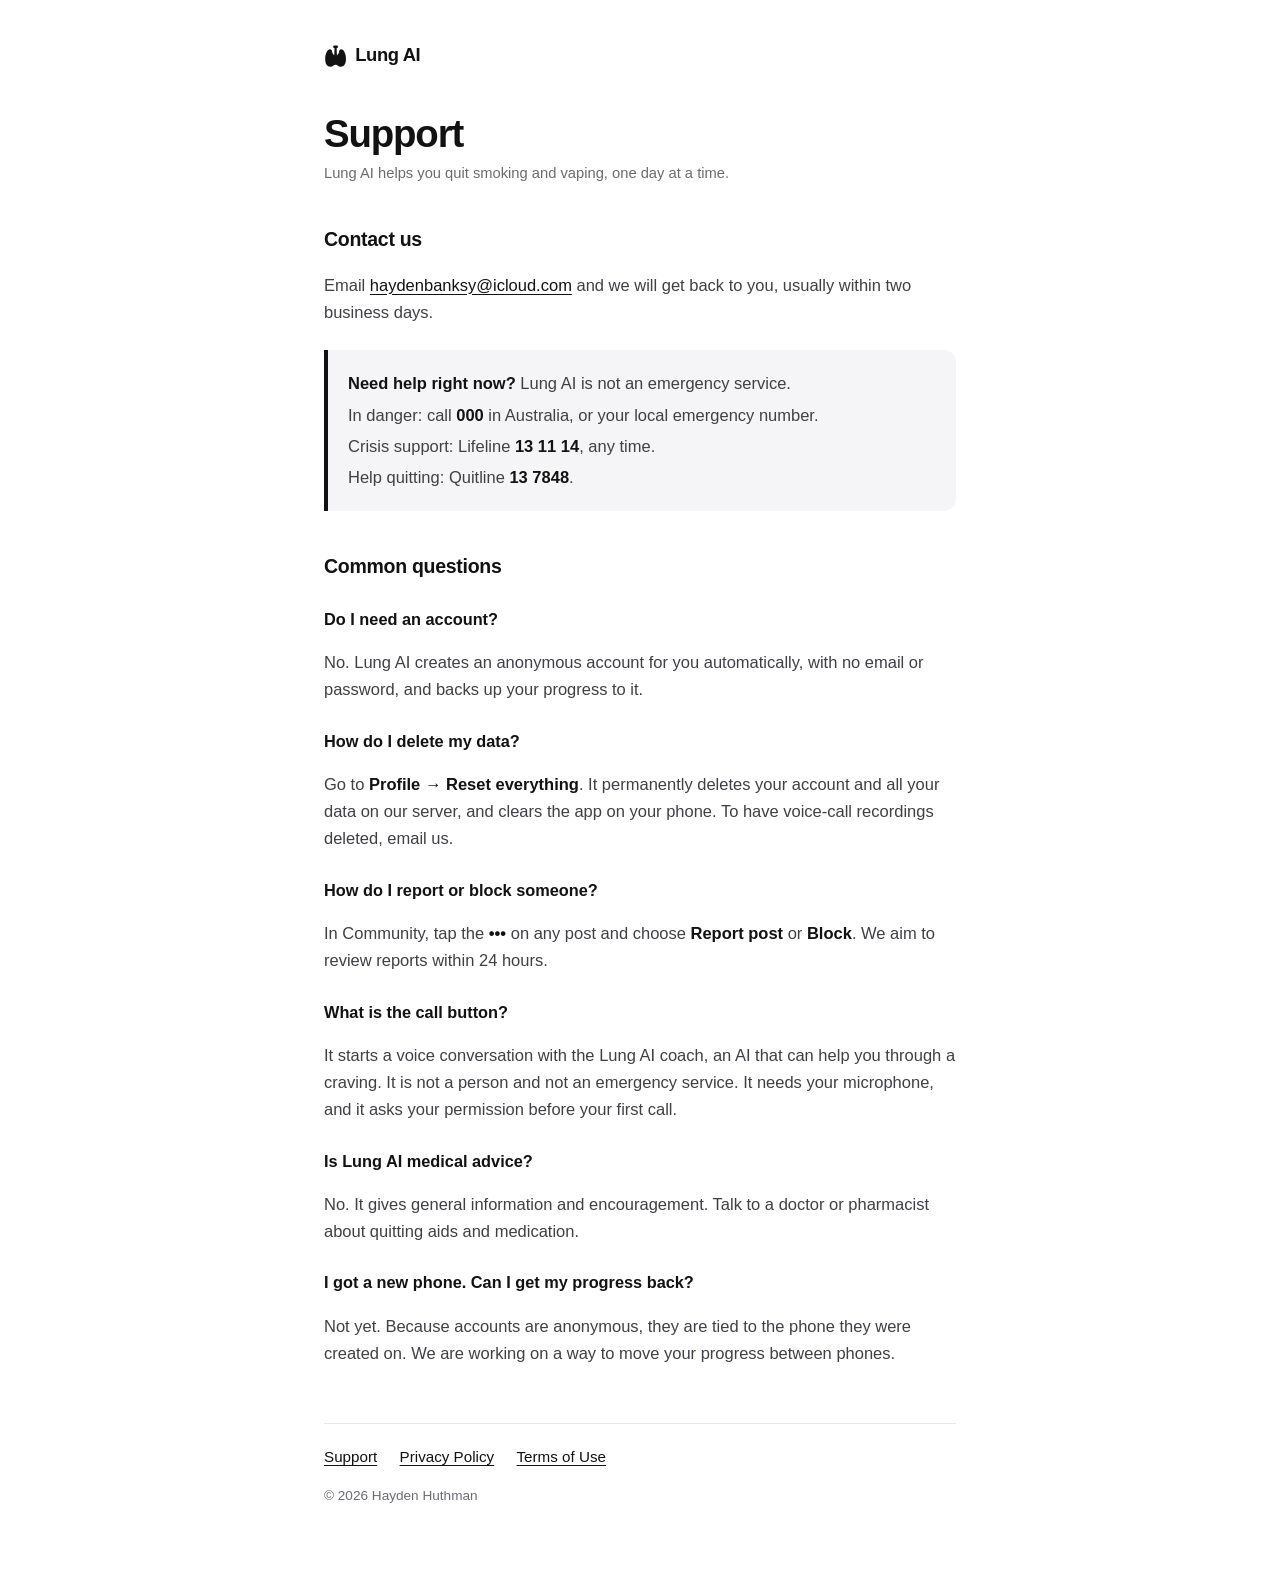
==== index.html @ cc2ebb60 "Publish the Privacy Policy, Terms of Use and Support pages Co-Authored-By: Claude Opus 5 <noreply@an" ====
<!doctype html>
<html lang="en-AU">
<head>
<meta charset="utf-8">
<meta name="viewport" content="width=device-width, initial-scale=1">
<title>Lung AI Support</title>
<meta name="description" content="Help with Lung AI, the app for quitting smoking and vaping.">
<link rel="stylesheet" href="site.css">
</head>
<body>
<main>
  <a class="brand" href="./">
    <svg viewBox="24 12 152 164" aria-hidden="true"><path fill="currentColor" d="M 92 28 H 108 A 8 8 0 0 1 108 44 H 92 A 8 8 0 0 1 92 28 Z"/><path fill="currentColor" d="M 91 94 C 92 78 92.6 55 93 37 L 107 37 C 107.4 55 108 78 109 94 C 112.5 86 121 82 122 72 C 123.2 60 128 53 137 53 C 152 53 168 80 168 116 C 168 148 158 168 132 168 C 119 168 112 155 100 155 C 88 155 81 168 68 168 C 42 168 32 148 32 116 C 32 80 48 53 63 53 C 72 53 76.8 60 78 72 C 79 82 87.5 86 91 94 Z"/></svg>
    Lung AI
  </a>

  <h1>Support</h1>
  <p class="meta">Lung AI helps you quit smoking and vaping, one day at a time.</p>

  <h2>Contact us</h2>
  <p>Email <a href="mailto:haydenbanksy@icloud.com">haydenbanksy@icloud.com</a> and we will get back to you, usually within two business days.</p>

  <div class="urgent" role="note">
    <p><strong>Need help right now?</strong> Lung AI is not an emergency service.</p>
    <p>In danger: call <strong>000</strong> in Australia, or your local emergency number.</p>
    <p>Crisis support: Lifeline <strong>13 11 14</strong>, any time.</p>
    <p>Help quitting: Quitline <strong>13 7848</strong>.</p>
  </div>

  <h2>Common questions</h2>

  <h3>Do I need an account?</h3>
  <p>No. Lung AI creates an anonymous account for you automatically, with no email or password, and backs up your progress to it.</p>

  <h3>How do I delete my data?</h3>
  <p>Go to <strong>Profile → Reset everything</strong>. It permanently deletes your account and all your data on our server, and clears the app on your phone. To have voice-call recordings deleted, email us.</p>

  <h3>How do I report or block someone?</h3>
  <p>In Community, tap the <strong>•••</strong> on any post and choose <strong>Report post</strong> or <strong>Block</strong>. We aim to review reports within 24 hours.</p>

  <h3>What is the call button?</h3>
  <p>It starts a voice conversation with the Lung AI coach, an AI that can help you through a craving. It is not a person and not an emergency service. It needs your microphone, and it asks your permission before your first call.</p>

  <h3>Is Lung AI medical advice?</h3>
  <p>No. It gives general information and encouragement. Talk to a doctor or pharmacist about quitting aids and medication.</p>

  <h3>I got a new phone. Can I get my progress back?</h3>
  <p>Not yet. Because accounts are anonymous, they are tied to the phone they were created on. We are working on a way to move your progress between phones.</p>

  <nav class="legal" aria-label="Lung AI pages">
    <a href="./" aria-current="page">Support</a>
    <a href="privacy.html">Privacy Policy</a>
    <a href="terms.html">Terms of Use</a>
  </nav>
  <footer>© 2026 Hayden Huthman</footer>
</main>
</body>
</html>
---- site.css ----
/* Lung AI — public legal and support pages. Same black-on-white as the app. */
:root {
  --bg: #ffffff;
  --ink: #121212;
  --ink-2: #3f3f45;
  --ink-3: #6b6b72;
  --line: #e7e7ec;
  --soft: #f5f5f7;
}
@media (prefers-color-scheme: dark) {
  :root {
    --bg: #0e0e10;
    --ink: #f3f3f5;
    --ink-2: #cfcfd5;
    --ink-3: #9a9aa3;
    --line: #2a2a2f;
    --soft: #18181b;
  }
}
* { box-sizing: border-box; }
html { -webkit-text-size-adjust: 100%; }
body {
  margin: 0;
  background: var(--bg);
  color: var(--ink);
  font: 16.5px/1.65 -apple-system, BlinkMacSystemFont, "SF Pro Text", "Segoe UI", Roboto, Helvetica, Arial, sans-serif;
}
main { max-width: 42rem; margin: 0 auto; padding: 2.5rem 1.25rem 5rem; }
.brand {
  display: inline-flex;
  align-items: center;
  gap: .5rem;
  color: var(--ink);
  font-weight: 800;
  font-size: 1.15rem;
  letter-spacing: -.02em;
  text-decoration: none;
}
.brand svg { width: 1.45rem; height: auto; display: block; }
h1 {
  margin: 2.25rem 0 .35rem;
  font-size: clamp(1.9rem, 5vw, 2.4rem);
  line-height: 1.12;
  letter-spacing: -.03em;
  text-wrap: balance;
}
.meta { margin: 0 0 2rem; color: var(--ink-3); font-size: .92rem; }
h2 {
  margin: 2.4rem 0 .5rem;
  font-size: 1.22rem;
  letter-spacing: -.015em;
  text-wrap: balance;
}
h3 { margin: 1.5rem 0 .3rem; font-size: 1.02rem; }
p, li { color: var(--ink-2); }
ul { padding-left: 1.2rem; }
li + li { margin-top: .35rem; }
strong { color: var(--ink); }
a { color: var(--ink); text-underline-offset: 3px; }
a:focus-visible { outline: 2px solid var(--ink); outline-offset: 2px; border-radius: 2px; }
.summary {
  margin: 1.5rem 0 0;
  padding: 1.1rem 1.25rem;
  border: 1px solid var(--line);
  border-radius: 16px;
  background: var(--soft);
}
.summary h2 { margin-top: 0; }
.urgent {
  margin: 1.5rem 0;
  padding: 1rem 1.25rem;
  border-left: 4px solid var(--ink);
  background: var(--soft);
  border-radius: 0 12px 12px 0;
}
.urgent p { margin: .25rem 0; }
nav.legal {
  display: flex;
  flex-wrap: wrap;
  gap: .5rem 1.4rem;
  margin-top: 3.5rem;
  padding-top: 1.25rem;
  border-top: 1px solid var(--line);
  font-size: .95rem;
}
footer { margin-top: 1rem; color: var(--ink-3); font-size: .85rem; }
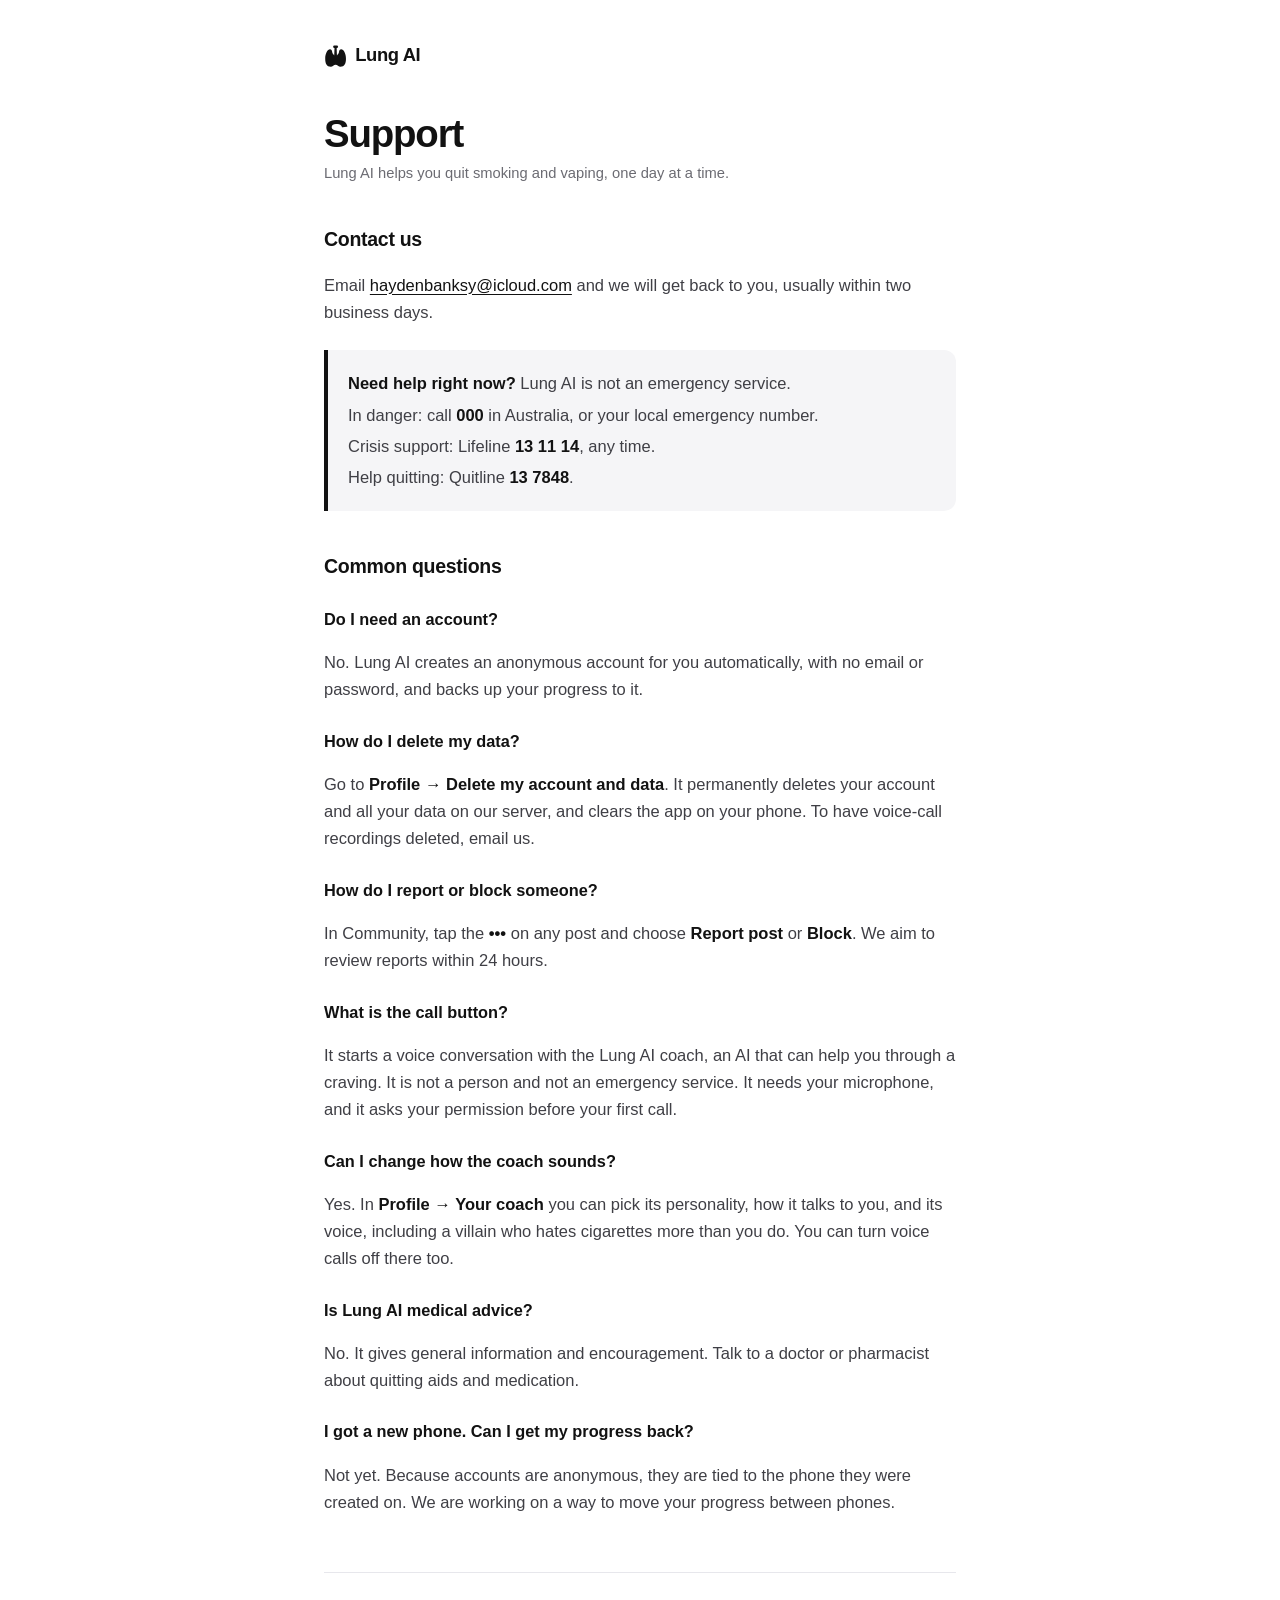
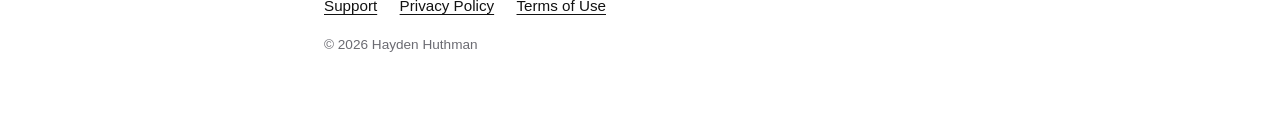
==== commit a701b808: "Coach settings, withdrawing call consent, hidden reported posts, clearer delete wording Co-Authored-" ====
--- a/index.html
+++ b/index.html
@@ -33,13 +33,16 @@
   <p>No. Lung AI creates an anonymous account for you automatically, with no email or password, and backs up your progress to it.</p>
 
   <h3>How do I delete my data?</h3>
-  <p>Go to <strong>Profile → Reset everything</strong>. It permanently deletes your account and all your data on our server, and clears the app on your phone. To have voice-call recordings deleted, email us.</p>
+  <p>Go to <strong>Profile → Delete my account and data</strong>. It permanently deletes your account and all your data on our server, and clears the app on your phone. To have voice-call recordings deleted, email us.</p>
 
   <h3>How do I report or block someone?</h3>
   <p>In Community, tap the <strong>•••</strong> on any post and choose <strong>Report post</strong> or <strong>Block</strong>. We aim to review reports within 24 hours.</p>
 
   <h3>What is the call button?</h3>
   <p>It starts a voice conversation with the Lung AI coach, an AI that can help you through a craving. It is not a person and not an emergency service. It needs your microphone, and it asks your permission before your first call.</p>
+
+  <h3>Can I change how the coach sounds?</h3>
+  <p>Yes. In <strong>Profile → Your coach</strong> you can pick its personality, how it talks to you, and its voice, including a villain who hates cigarettes more than you do. You can turn voice calls off there too.</p>
 
   <h3>Is Lung AI medical advice?</h3>
   <p>No. It gives general information and encouragement. Talk to a doctor or pharmacist about quitting aids and medication.</p>
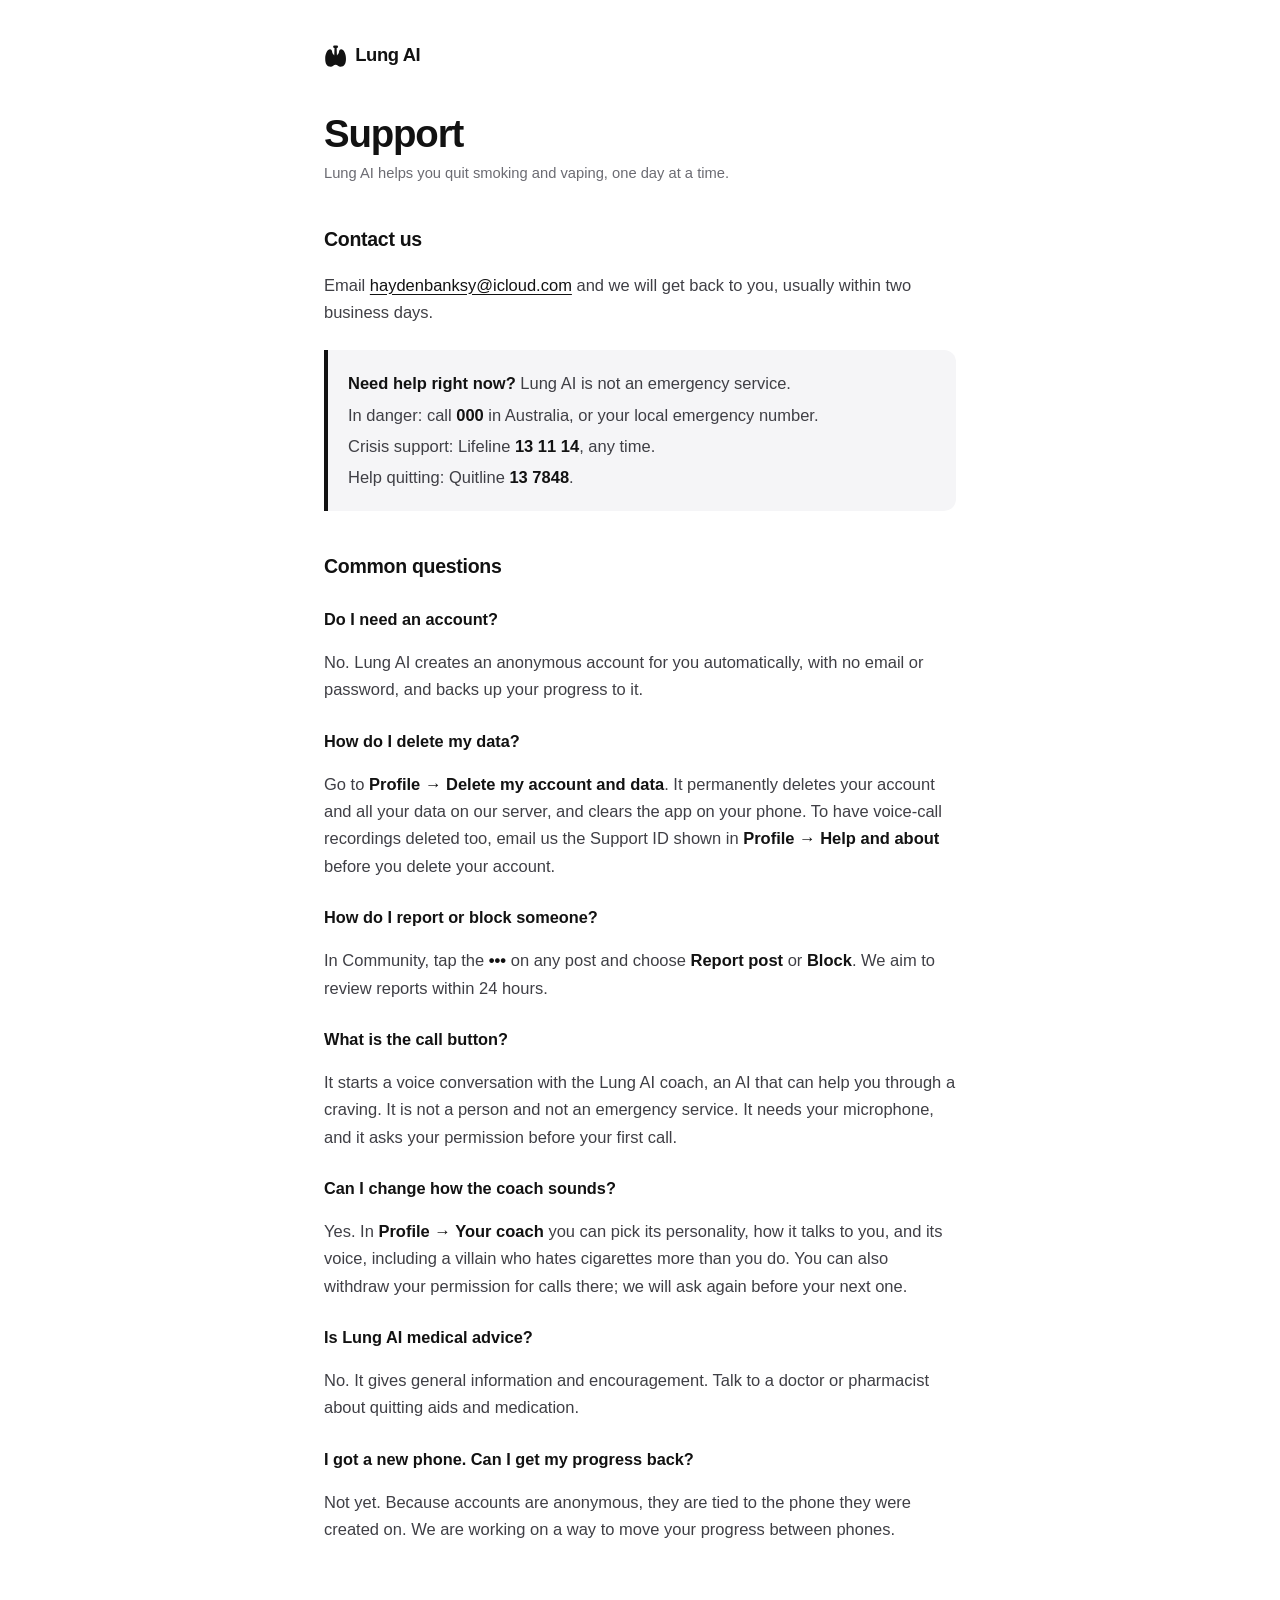
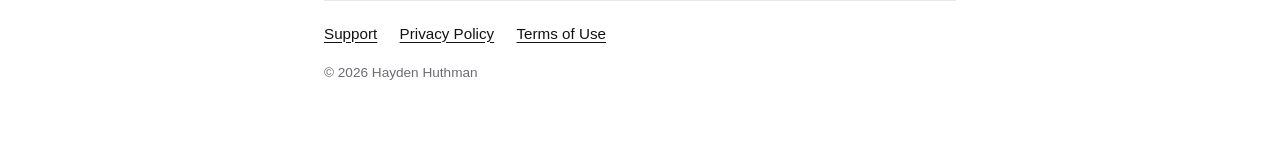
==== commit 3929c67b: "Support ID for call recordings, word filter, consent wording, name handling Co-Authored-By: Claude O" ====
--- a/index.html
+++ b/index.html
@@ -33,7 +33,7 @@
   <p>No. Lung AI creates an anonymous account for you automatically, with no email or password, and backs up your progress to it.</p>
 
   <h3>How do I delete my data?</h3>
-  <p>Go to <strong>Profile → Delete my account and data</strong>. It permanently deletes your account and all your data on our server, and clears the app on your phone. To have voice-call recordings deleted, email us.</p>
+  <p>Go to <strong>Profile → Delete my account and data</strong>. It permanently deletes your account and all your data on our server, and clears the app on your phone. To have voice-call recordings deleted too, email us the Support ID shown in <strong>Profile → Help and about</strong> before you delete your account.</p>
 
   <h3>How do I report or block someone?</h3>
   <p>In Community, tap the <strong>•••</strong> on any post and choose <strong>Report post</strong> or <strong>Block</strong>. We aim to review reports within 24 hours.</p>
@@ -42,7 +42,7 @@
   <p>It starts a voice conversation with the Lung AI coach, an AI that can help you through a craving. It is not a person and not an emergency service. It needs your microphone, and it asks your permission before your first call.</p>
 
   <h3>Can I change how the coach sounds?</h3>
-  <p>Yes. In <strong>Profile → Your coach</strong> you can pick its personality, how it talks to you, and its voice, including a villain who hates cigarettes more than you do. You can turn voice calls off there too.</p>
+  <p>Yes. In <strong>Profile → Your coach</strong> you can pick its personality, how it talks to you, and its voice, including a villain who hates cigarettes more than you do. You can also withdraw your permission for calls there; we will ask again before your next one.</p>
 
   <h3>Is Lung AI medical advice?</h3>
   <p>No. It gives general information and encouragement. Talk to a doctor or pharmacist about quitting aids and medication.</p>
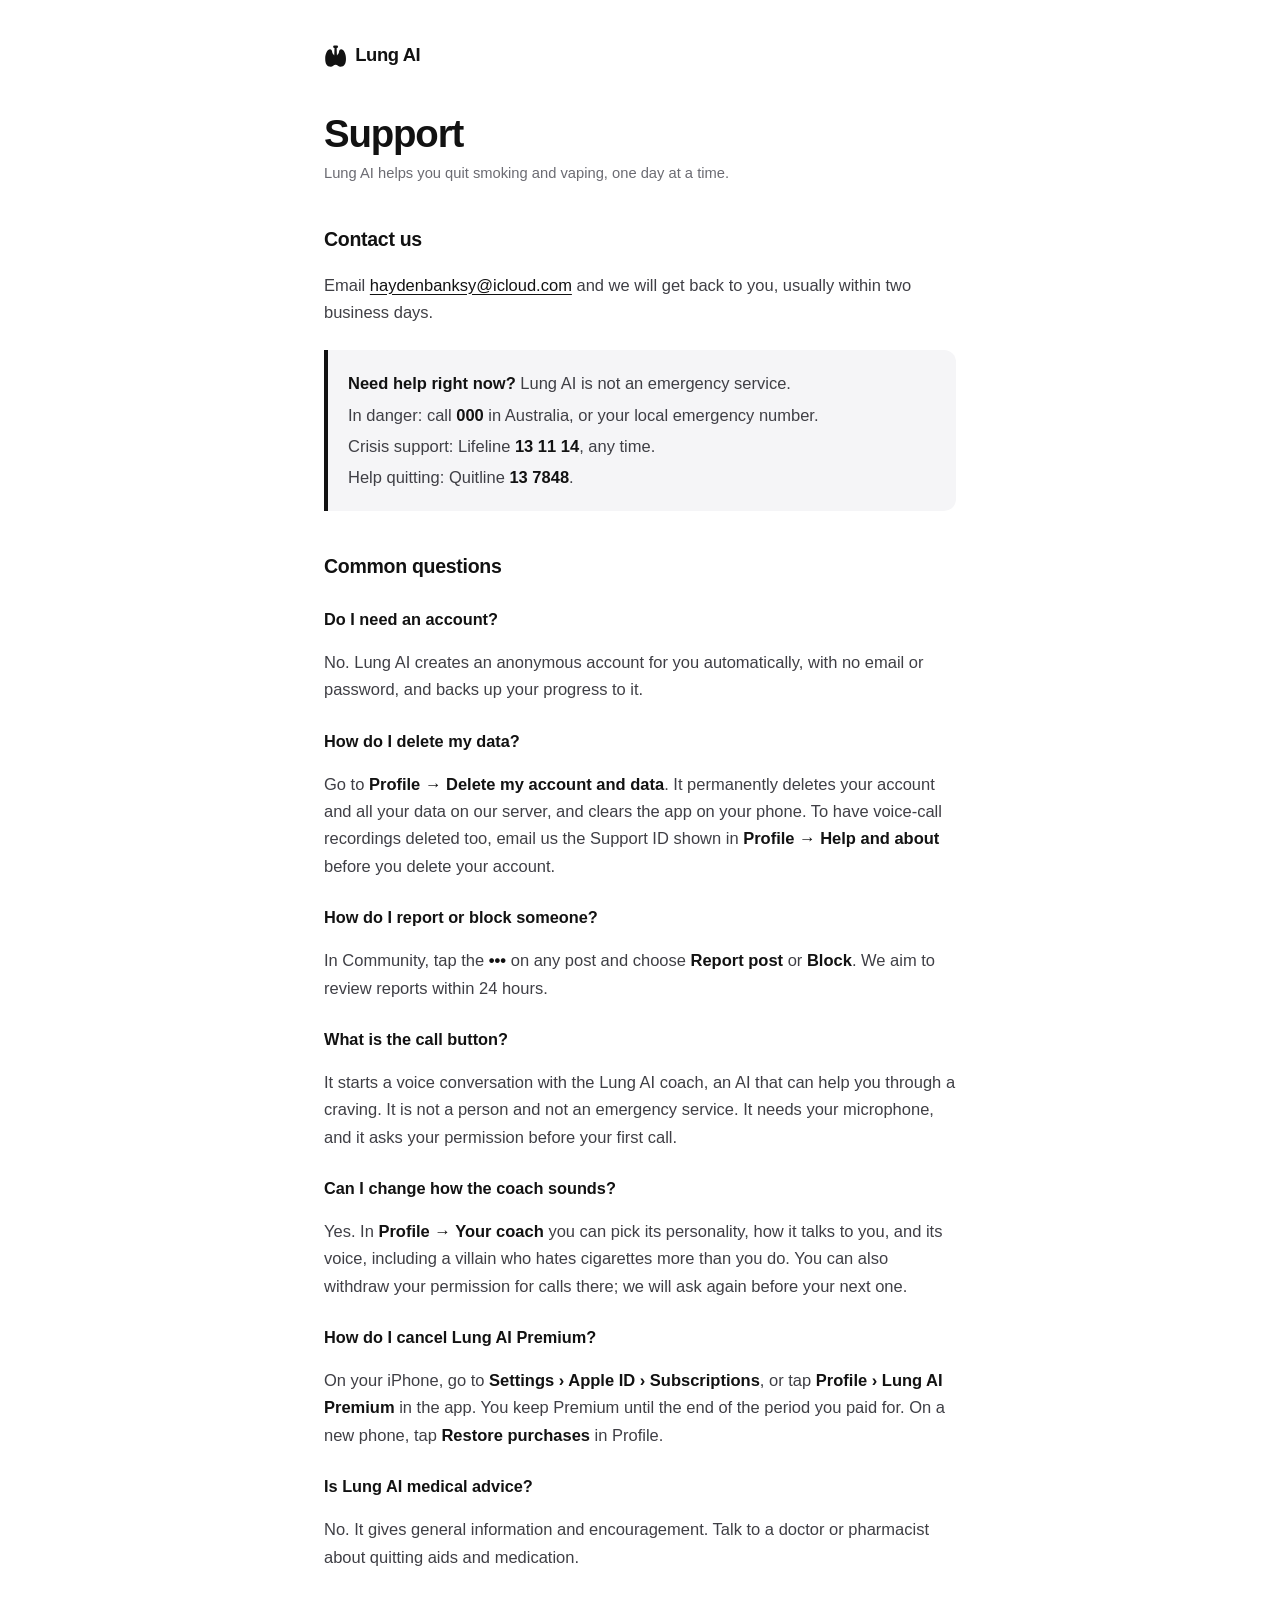
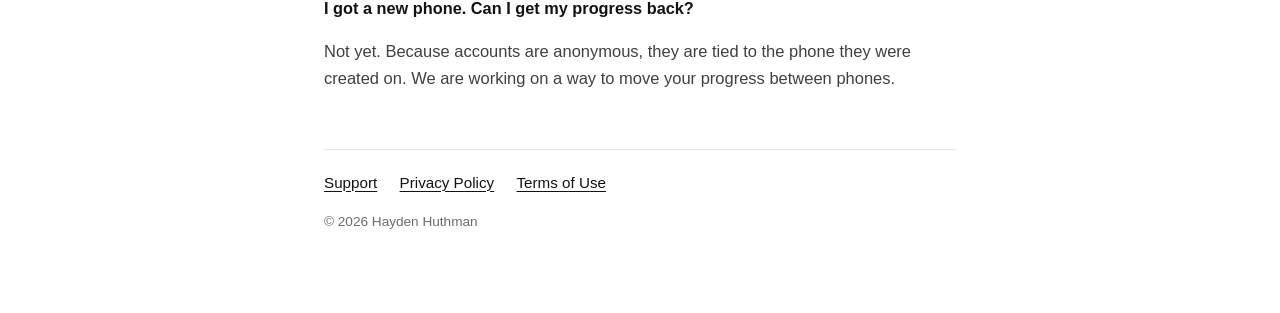
==== commit 585f3d14: "Lung AI Premium: subscription terms, billing and cancellation, privacy of purchases Co-Authored-By: " ====
--- a/index.html
+++ b/index.html
@@ -44,6 +44,9 @@
   <h3>Can I change how the coach sounds?</h3>
   <p>Yes. In <strong>Profile → Your coach</strong> you can pick its personality, how it talks to you, and its voice, including a villain who hates cigarettes more than you do. You can also withdraw your permission for calls there; we will ask again before your next one.</p>
 
+  <h3>How do I cancel Lung AI Premium?</h3>
+  <p>On your iPhone, go to <strong>Settings › Apple ID › Subscriptions</strong>, or tap <strong>Profile › Lung AI Premium</strong> in the app. You keep Premium until the end of the period you paid for. On a new phone, tap <strong>Restore purchases</strong> in Profile.</p>
+
   <h3>Is Lung AI medical advice?</h3>
   <p>No. It gives general information and encouragement. Talk to a doctor or pharmacist about quitting aids and medication.</p>
 
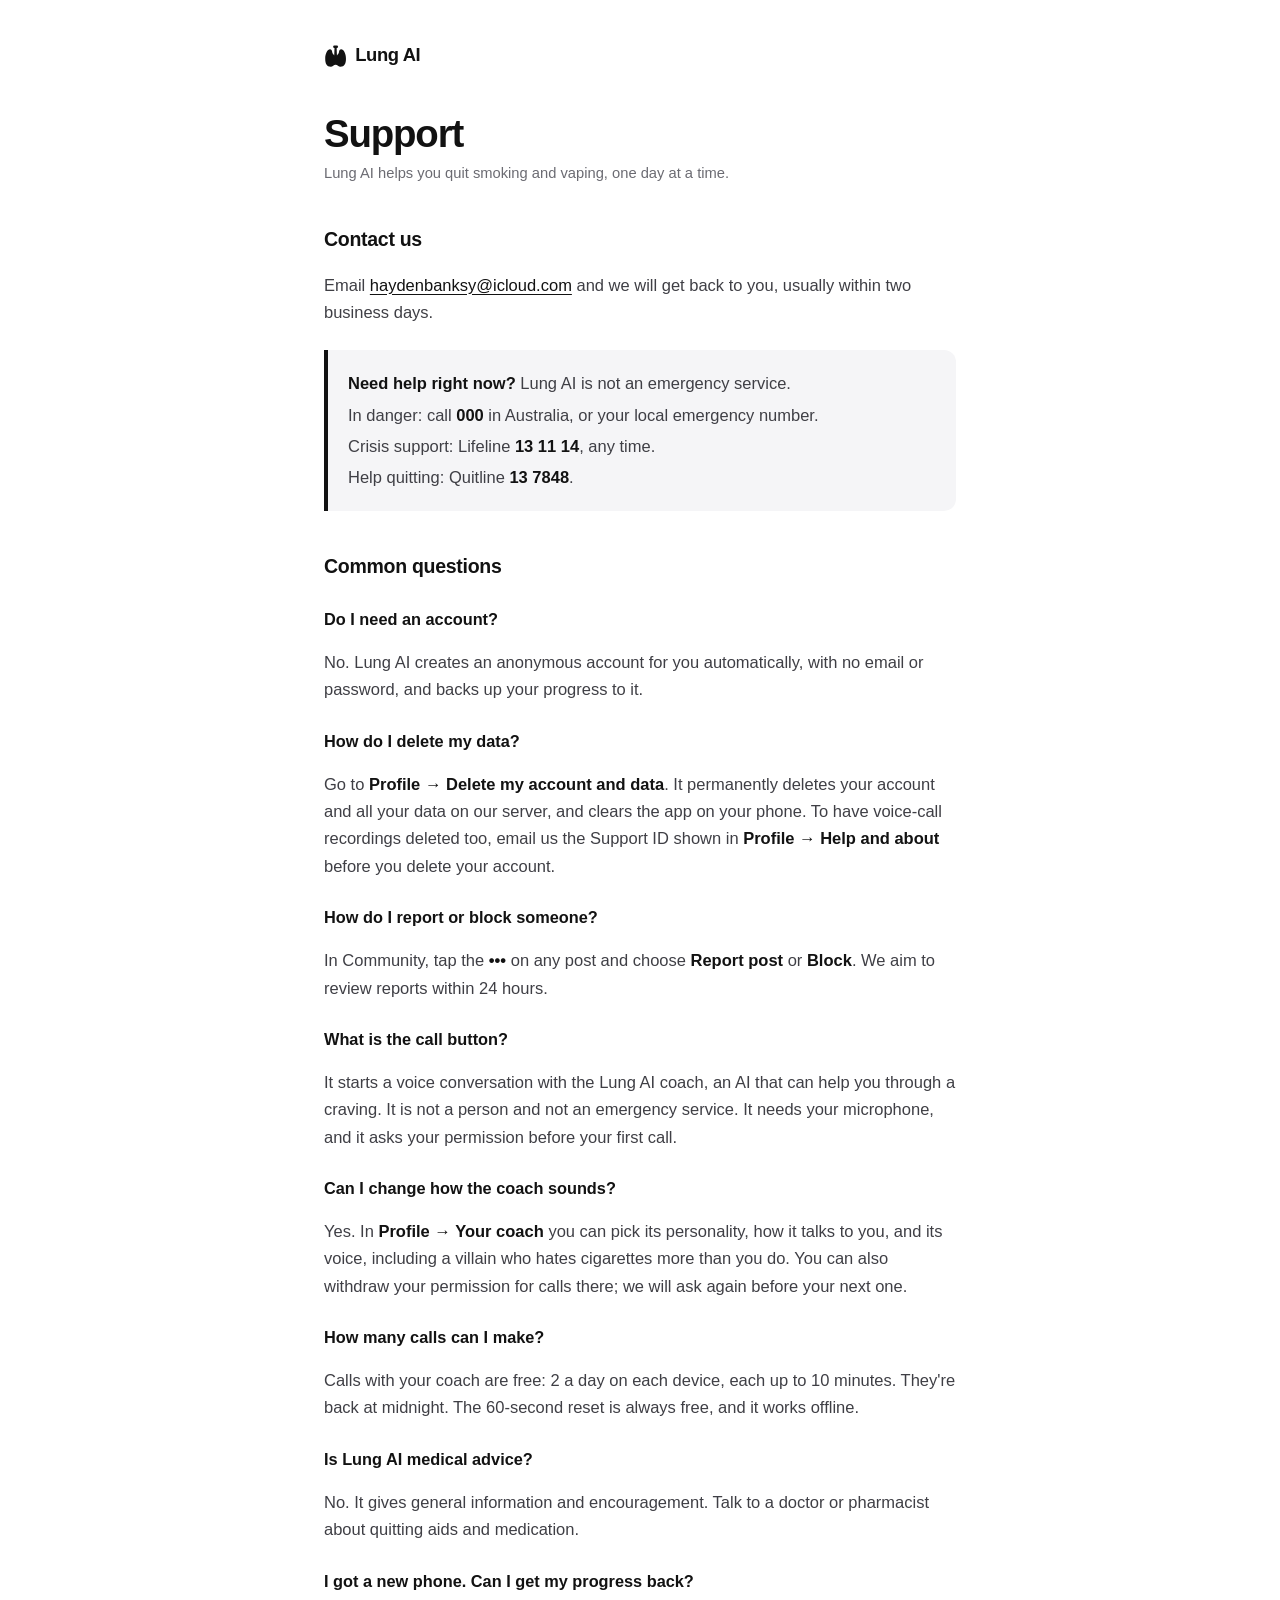
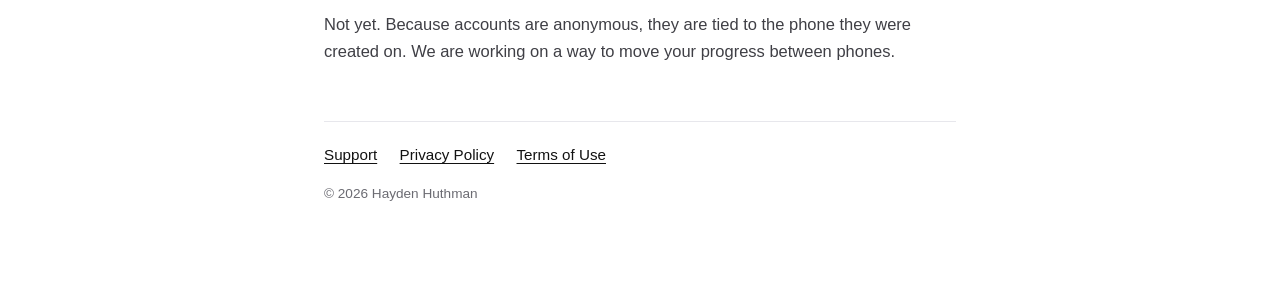
==== commit 28088249: "Free 1.0: calls free, 2 a day; Premium described as a possible later addition Co-Authored-By: Claude" ====
--- a/index.html
+++ b/index.html
@@ -44,8 +44,8 @@
   <h3>Can I change how the coach sounds?</h3>
   <p>Yes. In <strong>Profile → Your coach</strong> you can pick its personality, how it talks to you, and its voice, including a villain who hates cigarettes more than you do. You can also withdraw your permission for calls there; we will ask again before your next one.</p>
 
-  <h3>How do I cancel Lung AI Premium?</h3>
-  <p>On your iPhone, go to <strong>Settings › Apple ID › Subscriptions</strong>, or tap <strong>Profile › Lung AI Premium</strong> in the app. You keep Premium until the end of the period you paid for. On a new phone, tap <strong>Restore purchases</strong> in Profile.</p>
+  <h3>How many calls can I make?</h3>
+  <p>Calls with your coach are free: 2 a day on each device, each up to 10 minutes. They're back at midnight. The 60-second reset is always free, and it works offline.</p>
 
   <h3>Is Lung AI medical advice?</h3>
   <p>No. It gives general information and encouragement. Talk to a doctor or pharmacist about quitting aids and medication.</p>
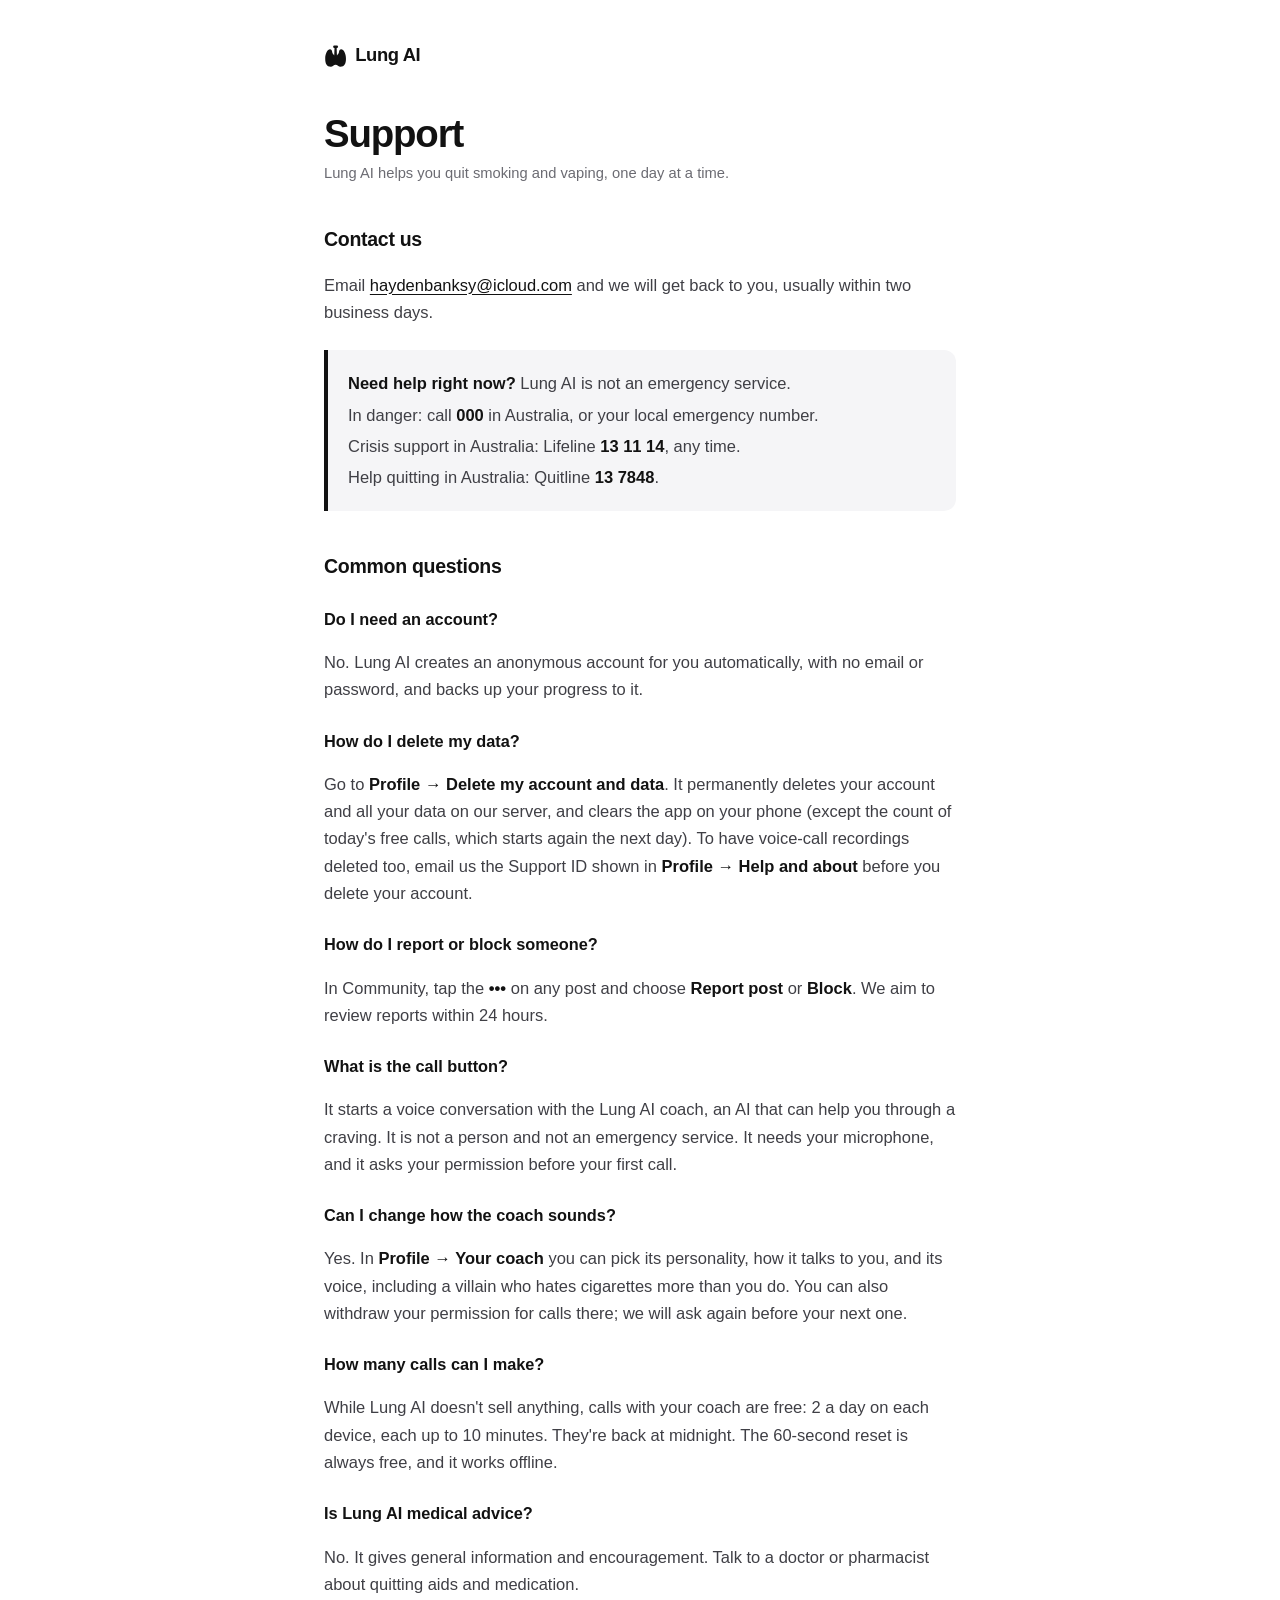
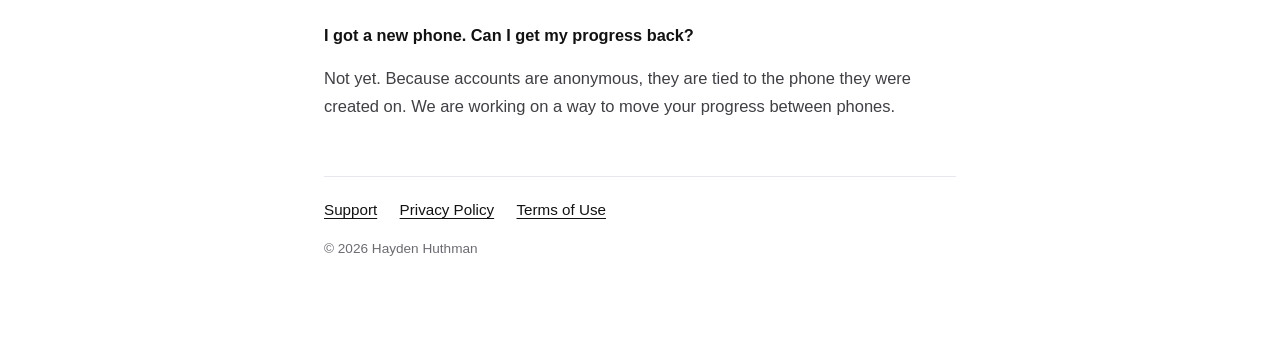
==== commit d75f1a2d: "Crisis lines labelled for Australia; deletion keeps today's free-call count; calls free while nothin" ====
--- a/index.html
+++ b/index.html
@@ -23,8 +23,8 @@
   <div class="urgent" role="note">
     <p><strong>Need help right now?</strong> Lung AI is not an emergency service.</p>
     <p>In danger: call <strong>000</strong> in Australia, or your local emergency number.</p>
-    <p>Crisis support: Lifeline <strong>13 11 14</strong>, any time.</p>
-    <p>Help quitting: Quitline <strong>13 7848</strong>.</p>
+    <p>Crisis support in Australia: Lifeline <strong>13 11 14</strong>, any time.</p>
+    <p>Help quitting in Australia: Quitline <strong>13 7848</strong>.</p>
   </div>
 
   <h2>Common questions</h2>
@@ -33,7 +33,7 @@
   <p>No. Lung AI creates an anonymous account for you automatically, with no email or password, and backs up your progress to it.</p>
 
   <h3>How do I delete my data?</h3>
-  <p>Go to <strong>Profile → Delete my account and data</strong>. It permanently deletes your account and all your data on our server, and clears the app on your phone. To have voice-call recordings deleted too, email us the Support ID shown in <strong>Profile → Help and about</strong> before you delete your account.</p>
+  <p>Go to <strong>Profile → Delete my account and data</strong>. It permanently deletes your account and all your data on our server, and clears the app on your phone (except the count of today's free calls, which starts again the next day). To have voice-call recordings deleted too, email us the Support ID shown in <strong>Profile → Help and about</strong> before you delete your account.</p>
 
   <h3>How do I report or block someone?</h3>
   <p>In Community, tap the <strong>•••</strong> on any post and choose <strong>Report post</strong> or <strong>Block</strong>. We aim to review reports within 24 hours.</p>
@@ -45,7 +45,7 @@
   <p>Yes. In <strong>Profile → Your coach</strong> you can pick its personality, how it talks to you, and its voice, including a villain who hates cigarettes more than you do. You can also withdraw your permission for calls there; we will ask again before your next one.</p>
 
   <h3>How many calls can I make?</h3>
-  <p>Calls with your coach are free: 2 a day on each device, each up to 10 minutes. They're back at midnight. The 60-second reset is always free, and it works offline.</p>
+  <p>While Lung AI doesn't sell anything, calls with your coach are free: 2 a day on each device, each up to 10 minutes. They're back at midnight. The 60-second reset is always free, and it works offline.</p>
 
   <h3>Is Lung AI medical advice?</h3>
   <p>No. It gives general information and encouragement. Talk to a doctor or pharmacist about quitting aids and medication.</p>
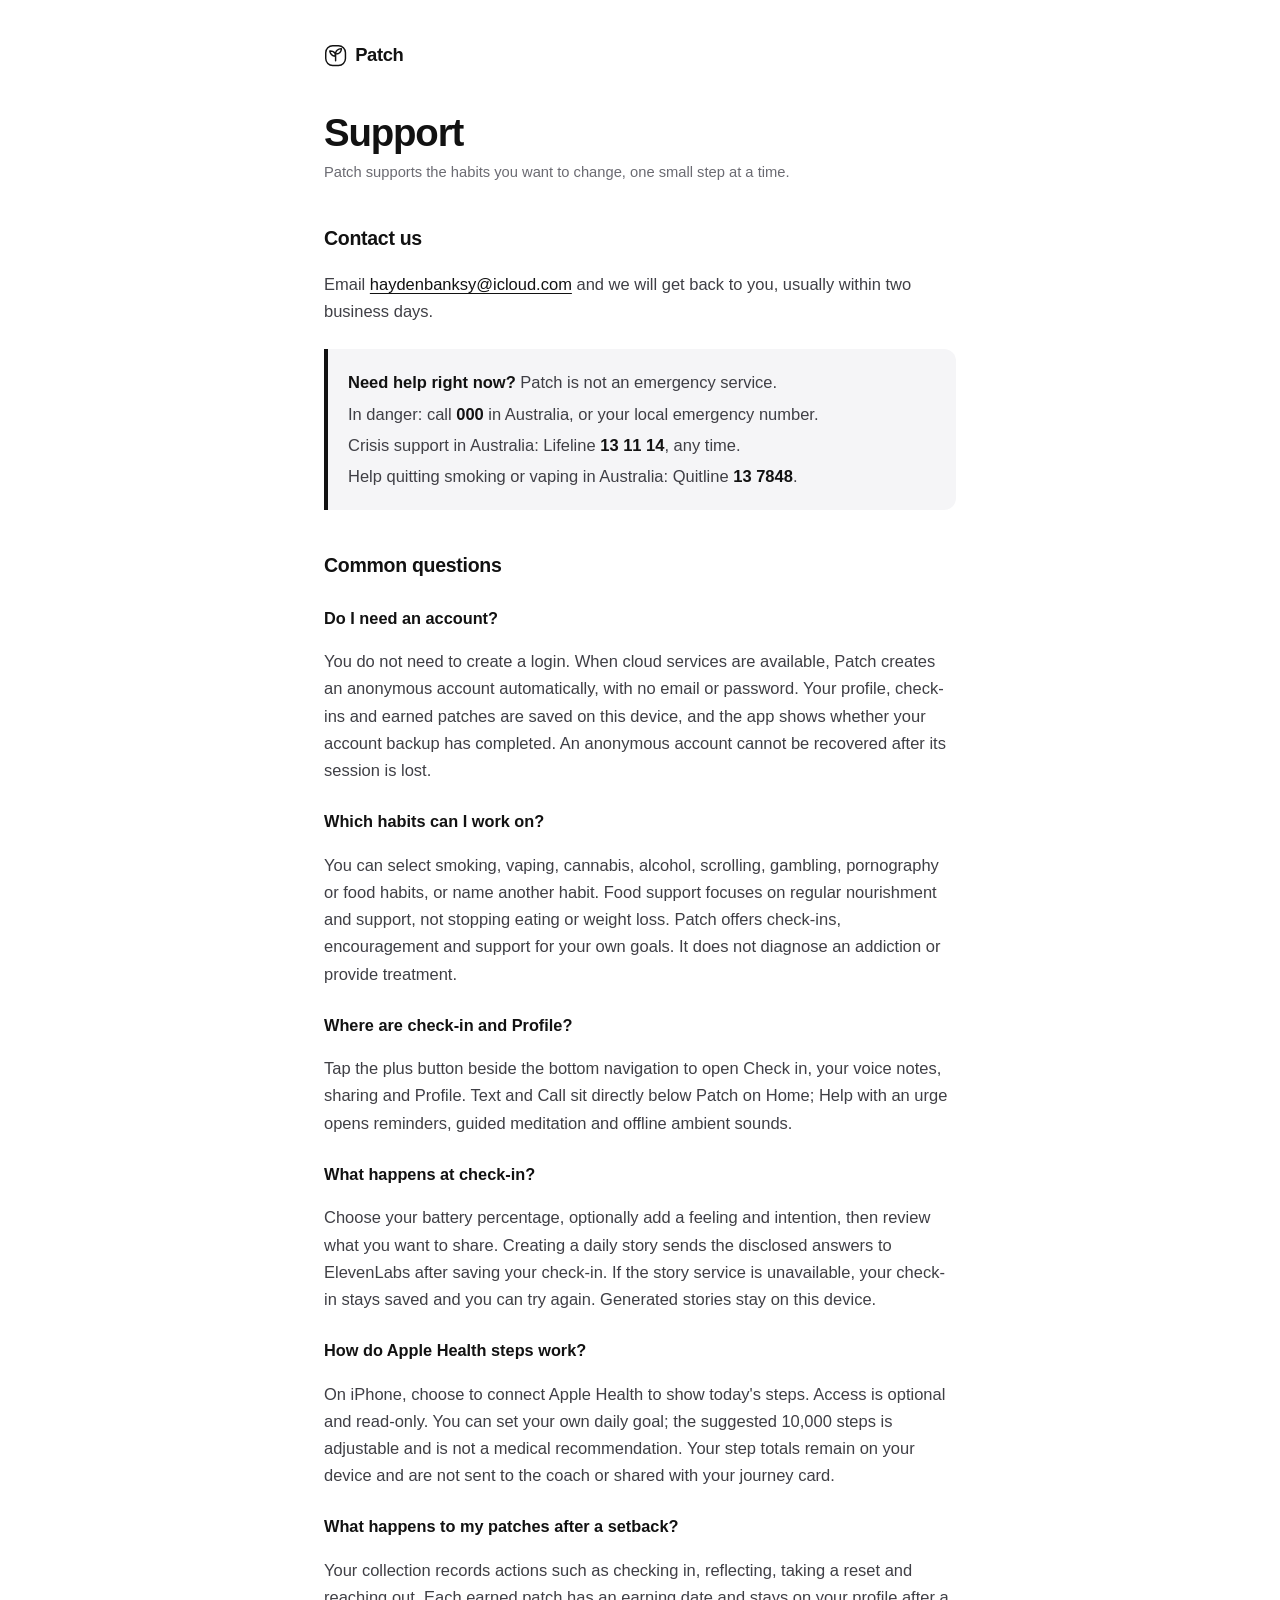
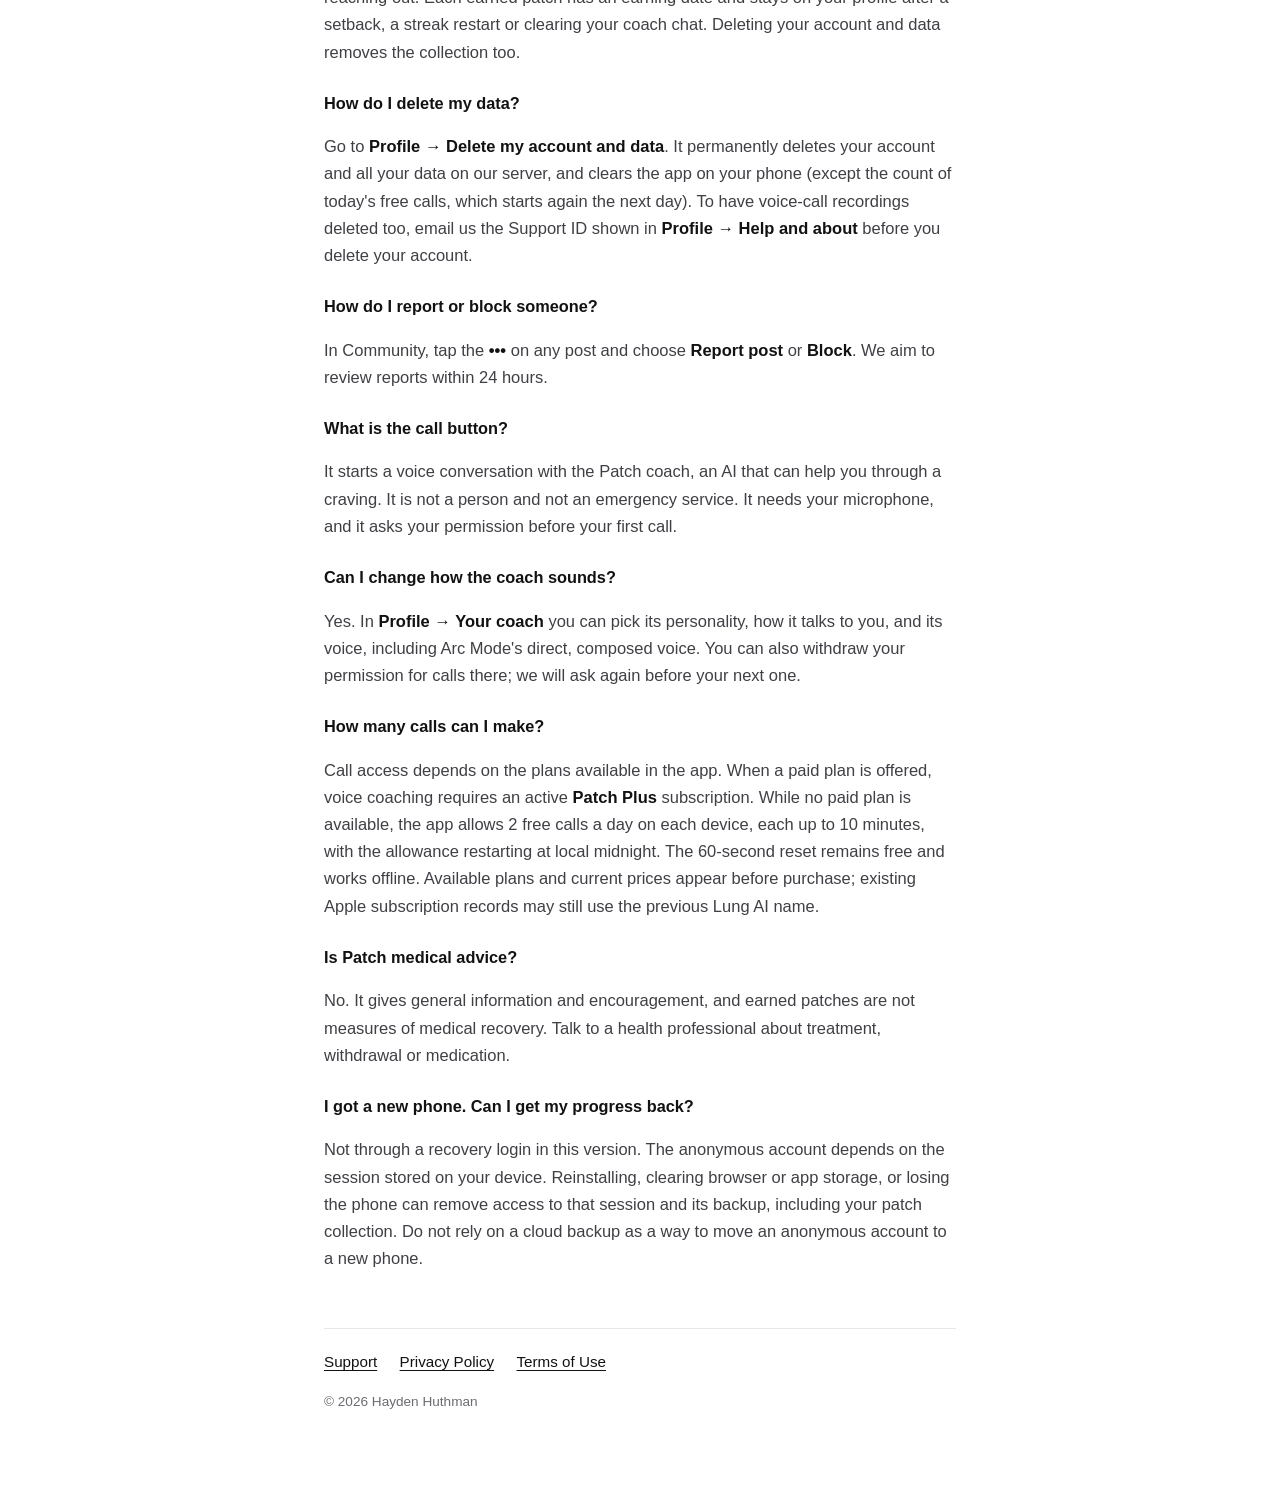
==== commit b5db0432: "Publish Patch 1.1 support, privacy and scheduled journey sharing" ====
--- a/index.html
+++ b/index.html
@@ -3,34 +3,49 @@
 <head>
 <meta charset="utf-8">
 <meta name="viewport" content="width=device-width, initial-scale=1">
-<title>Lung AI Support</title>
-<meta name="description" content="Help with Lung AI, the app for quitting smoking and vaping.">
+<title>Patch Support</title>
+<meta name="description" content="Help with Patch, your companion for changing habits, daily check-ins and earned patches.">
 <link rel="stylesheet" href="site.css">
 </head>
 <body>
 <main>
   <a class="brand" href="./">
-    <svg viewBox="24 12 152 164" aria-hidden="true"><path fill="currentColor" d="M 92 28 H 108 A 8 8 0 0 1 108 44 H 92 A 8 8 0 0 1 92 28 Z"/><path fill="currentColor" d="M 91 94 C 92 78 92.6 55 93 37 L 107 37 C 107.4 55 108 78 109 94 C 112.5 86 121 82 122 72 C 123.2 60 128 53 137 53 C 152 53 168 80 168 116 C 168 148 158 168 132 168 C 119 168 112 155 100 155 C 88 155 81 168 68 168 C 42 168 32 148 32 116 C 32 80 48 53 63 53 C 72 53 76.8 60 78 72 C 79 82 87.5 86 91 94 Z"/></svg>
-    Lung AI
+    <svg viewBox="0 0 40 40" aria-hidden="true"><rect x="3" y="3" width="34" height="34" rx="12" fill="none" stroke="currentColor" stroke-width="2.5"/><path d="M20 29V18m0 3C11 21 10 12 10 12s10-1 10 9Zm0-4c0-8 10-9 10-9s0 10-10 9Z" fill="none" stroke="currentColor" stroke-width="2.5" stroke-linecap="round" stroke-linejoin="round"/></svg>
+    Patch
   </a>
 
   <h1>Support</h1>
-  <p class="meta">Lung AI helps you quit smoking and vaping, one day at a time.</p>
+  <p class="meta">Patch supports the habits you want to change, one small step at a time.</p>
 
   <h2>Contact us</h2>
   <p>Email <a href="mailto:haydenbanksy@icloud.com">haydenbanksy@icloud.com</a> and we will get back to you, usually within two business days.</p>
 
   <div class="urgent" role="note">
-    <p><strong>Need help right now?</strong> Lung AI is not an emergency service.</p>
+    <p><strong>Need help right now?</strong> Patch is not an emergency service.</p>
     <p>In danger: call <strong>000</strong> in Australia, or your local emergency number.</p>
     <p>Crisis support in Australia: Lifeline <strong>13 11 14</strong>, any time.</p>
-    <p>Help quitting in Australia: Quitline <strong>13 7848</strong>.</p>
+    <p>Help quitting smoking or vaping in Australia: Quitline <strong>13 7848</strong>.</p>
   </div>
 
   <h2>Common questions</h2>
 
   <h3>Do I need an account?</h3>
-  <p>No. Lung AI creates an anonymous account for you automatically, with no email or password, and backs up your progress to it.</p>
+  <p>You do not need to create a login. When cloud services are available, Patch creates an anonymous account automatically, with no email or password. Your profile, check-ins and earned patches are saved on this device, and the app shows whether your account backup has completed. An anonymous account cannot be recovered after its session is lost.</p>
+
+  <h3>Which habits can I work on?</h3>
+  <p>You can select smoking, vaping, cannabis, alcohol, scrolling, gambling, pornography or food habits, or name another habit. Food support focuses on regular nourishment and support, not stopping eating or weight loss. Patch offers check-ins, encouragement and support for your own goals. It does not diagnose an addiction or provide treatment.</p>
+
+  <h3>Where are check-in and Profile?</h3>
+  <p>Tap the plus button beside the bottom navigation to open Check in, your voice notes, sharing and Profile. Text and Call sit directly below Patch on Home; Help with an urge opens reminders, guided meditation and offline ambient sounds.</p>
+
+  <h3>What happens at check-in?</h3>
+  <p>Choose your battery percentage, optionally add a feeling and intention, then review what you want to share. Creating a daily story sends the disclosed answers to ElevenLabs after saving your check-in. If the story service is unavailable, your check-in stays saved and you can try again. Generated stories stay on this device.</p>
+
+  <h3>How do Apple Health steps work?</h3>
+  <p>On iPhone, choose to connect Apple Health to show today's steps. Access is optional and read-only. You can set your own daily goal; the suggested 10,000 steps is adjustable and is not a medical recommendation. Your step totals remain on your device and are not sent to the coach or shared with your journey card.</p>
+
+  <h3>What happens to my patches after a setback?</h3>
+  <p>Your collection records actions such as checking in, reflecting, taking a reset and reaching out. Each earned patch has an earning date and stays on your profile after a setback, a streak restart or clearing your coach chat. Deleting your account and data removes the collection too.</p>
 
   <h3>How do I delete my data?</h3>
   <p>Go to <strong>Profile → Delete my account and data</strong>. It permanently deletes your account and all your data on our server, and clears the app on your phone (except the count of today's free calls, which starts again the next day). To have voice-call recordings deleted too, email us the Support ID shown in <strong>Profile → Help and about</strong> before you delete your account.</p>
@@ -39,21 +54,21 @@
   <p>In Community, tap the <strong>•••</strong> on any post and choose <strong>Report post</strong> or <strong>Block</strong>. We aim to review reports within 24 hours.</p>
 
   <h3>What is the call button?</h3>
-  <p>It starts a voice conversation with the Lung AI coach, an AI that can help you through a craving. It is not a person and not an emergency service. It needs your microphone, and it asks your permission before your first call.</p>
+  <p>It starts a voice conversation with the Patch coach, an AI that can help you through a craving. It is not a person and not an emergency service. It needs your microphone, and it asks your permission before your first call.</p>
 
   <h3>Can I change how the coach sounds?</h3>
-  <p>Yes. In <strong>Profile → Your coach</strong> you can pick its personality, how it talks to you, and its voice, including a villain who hates cigarettes more than you do. You can also withdraw your permission for calls there; we will ask again before your next one.</p>
+  <p>Yes. In <strong>Profile → Your coach</strong> you can pick its personality, how it talks to you, and its voice, including Arc Mode's direct, composed voice. You can also withdraw your permission for calls there; we will ask again before your next one.</p>
 
   <h3>How many calls can I make?</h3>
-  <p>While Lung AI doesn't sell anything, calls with your coach are free: 2 a day on each device, each up to 10 minutes. They're back at midnight. The 60-second reset is always free, and it works offline.</p>
+  <p>Call access depends on the plans available in the app. When a paid plan is offered, voice coaching requires an active <strong>Patch Plus</strong> subscription. While no paid plan is available, the app allows 2 free calls a day on each device, each up to 10 minutes, with the allowance restarting at local midnight. The 60-second reset remains free and works offline. Available plans and current prices appear before purchase; existing Apple subscription records may still use the previous Lung AI name.</p>
 
-  <h3>Is Lung AI medical advice?</h3>
-  <p>No. It gives general information and encouragement. Talk to a doctor or pharmacist about quitting aids and medication.</p>
+  <h3>Is Patch medical advice?</h3>
+  <p>No. It gives general information and encouragement, and earned patches are not measures of medical recovery. Talk to a health professional about treatment, withdrawal or medication.</p>
 
   <h3>I got a new phone. Can I get my progress back?</h3>
-  <p>Not yet. Because accounts are anonymous, they are tied to the phone they were created on. We are working on a way to move your progress between phones.</p>
+  <p>Not through a recovery login in this version. The anonymous account depends on the session stored on your device. Reinstalling, clearing browser or app storage, or losing the phone can remove access to that session and its backup, including your patch collection. Do not rely on a cloud backup as a way to move an anonymous account to a new phone.</p>
 
-  <nav class="legal" aria-label="Lung AI pages">
+  <nav class="legal" aria-label="Patch pages">
     <a href="./" aria-current="page">Support</a>
     <a href="privacy.html">Privacy Policy</a>
     <a href="terms.html">Terms of Use</a>
--- a/site.css
+++ b/site.css
@@ -1,4 +1,4 @@
-/* Lung AI — public legal and support pages. Same black-on-white as the app. */
+/* Patch — public legal and support pages. */
 :root {
   --bg: #ffffff;
   --ink: #121212;
